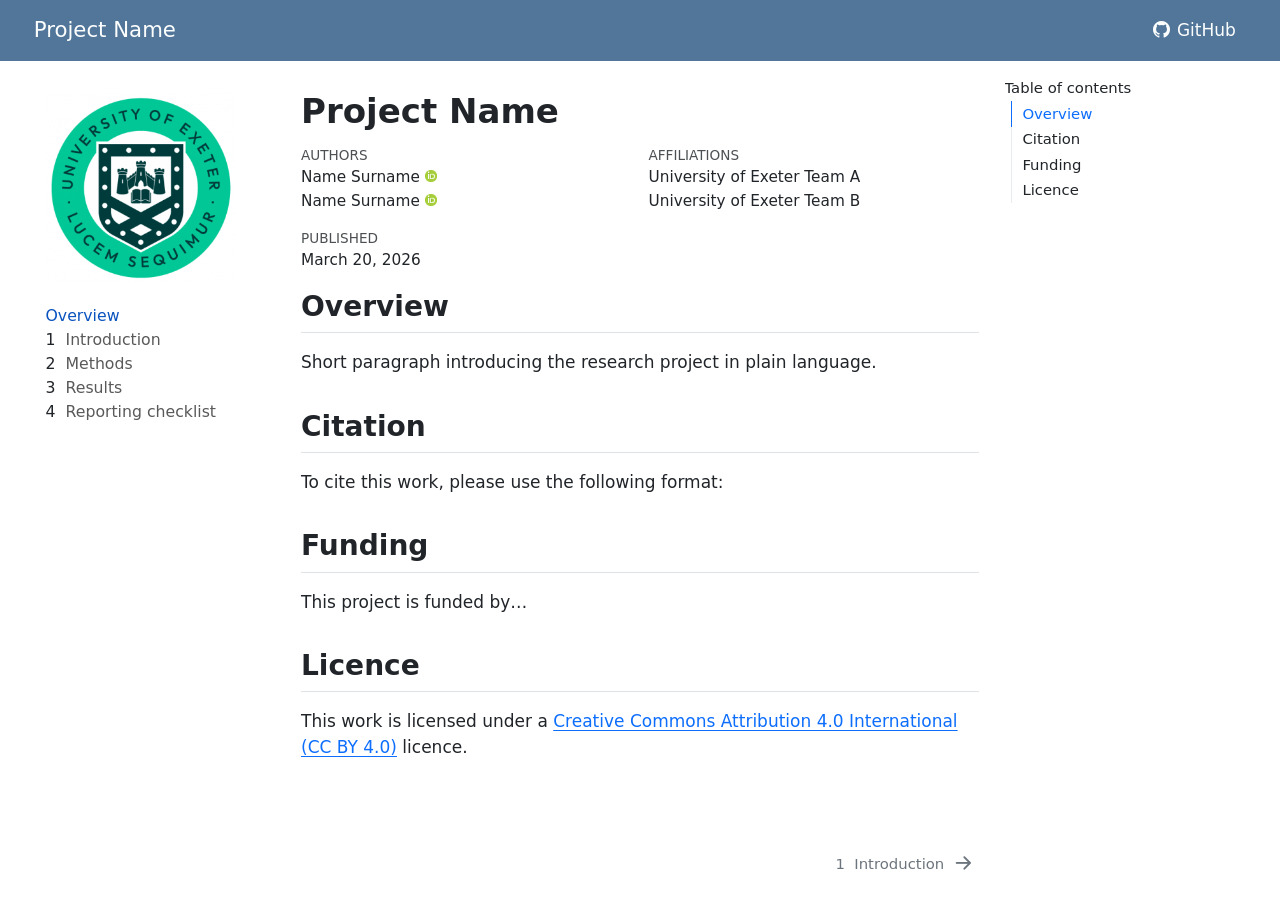
==== index.html @ be4991a6 "Built site for gh-pages" ====
<!DOCTYPE html>
<html xmlns="http://www.w3.org/1999/xhtml" lang="en" xml:lang="en"><head>

<meta charset="utf-8">
<meta name="generator" content="quarto-1.8.23">

<meta name="viewport" content="width=device-width, initial-scale=1.0, user-scalable=yes">

<meta name="author" content="Name Surname">
<meta name="author" content="Name Surname">
<meta name="dcterms.date" content="2026-03-20">

<title>Project Name</title>
<style>
code{white-space: pre-wrap;}
span.smallcaps{font-variant: small-caps;}
div.columns{display: flex; gap: min(4vw, 1.5em);}
div.column{flex: auto; overflow-x: auto;}
div.hanging-indent{margin-left: 1.5em; text-indent: -1.5em;}
ul.task-list{list-style: none;}
ul.task-list li input[type="checkbox"] {
  width: 0.8em;
  margin: 0 0.8em 0.2em -1em; /* quarto-specific, see https://github.com/quarto-dev/quarto-cli/issues/4556 */ 
  vertical-align: middle;
}
</style>


<script src="site_libs/quarto-nav/quarto-nav.js"></script>
<script src="site_libs/quarto-nav/headroom.min.js"></script>
<script src="site_libs/clipboard/clipboard.min.js"></script>
<script src="site_libs/quarto-search/autocomplete.umd.js"></script>
<script src="site_libs/quarto-search/fuse.min.js"></script>
<script src="site_libs/quarto-search/quarto-search.js"></script>
<meta name="quarto:offset" content="./">
<link href="./introduction.html" rel="next">
<link href="./images/exeter.png" rel="icon" type="image/png">
<script src="site_libs/quarto-html/quarto.js" type="module"></script>
<script src="site_libs/quarto-html/tabsets/tabsets.js" type="module"></script>
<script src="site_libs/quarto-html/axe/axe-check.js" type="module"></script>
<script src="site_libs/quarto-html/popper.min.js"></script>
<script src="site_libs/quarto-html/tippy.umd.min.js"></script>
<script src="site_libs/quarto-html/anchor.min.js"></script>
<link href="site_libs/quarto-html/tippy.css" rel="stylesheet">
<link href="site_libs/quarto-html/quarto-syntax-highlighting-1fe81d0376b2c50856e68e651e390326.css" rel="stylesheet" id="quarto-text-highlighting-styles">
<script src="site_libs/bootstrap/bootstrap.min.js"></script>
<link href="site_libs/bootstrap/bootstrap-icons.css" rel="stylesheet">
<link href="site_libs/bootstrap/bootstrap-d99236d558c9bce9ef1a96b7c5275b1a.min.css" rel="stylesheet" append-hash="true" id="quarto-bootstrap" data-mode="light">
<script id="quarto-search-options" type="application/json">{
  "location": "navbar",
  "copy-button": false,
  "collapse-after": 3,
  "panel-placement": "end",
  "type": "overlay",
  "limit": 50,
  "keyboard-shortcut": [
    "f",
    "/",
    "s"
  ],
  "show-item-context": false,
  "language": {
    "search-no-results-text": "No results",
    "search-matching-documents-text": "matching documents",
    "search-copy-link-title": "Copy link to search",
    "search-hide-matches-text": "Hide additional matches",
    "search-more-match-text": "more match in this document",
    "search-more-matches-text": "more matches in this document",
    "search-clear-button-title": "Clear",
    "search-text-placeholder": "",
    "search-detached-cancel-button-title": "Cancel",
    "search-submit-button-title": "Submit",
    "search-label": "Search"
  }
}</script>


</head>

<body class="nav-sidebar floating nav-fixed quarto-light">

<div id="quarto-search-results"></div>
  <header id="quarto-header" class="headroom fixed-top">
    <nav class="navbar navbar-expand-lg " data-bs-theme="dark">
      <div class="navbar-container container-fluid">
      <div class="navbar-brand-container mx-auto">
    <a href="./index.html" class="navbar-brand navbar-brand-logo">
    </a>
    <a class="navbar-brand" href="./index.html">
    <span class="navbar-title">Project Name</span>
    </a>
  </div>
            <div id="quarto-search" class="" title="Search"></div>
          <button class="navbar-toggler" type="button" data-bs-toggle="collapse" data-bs-target="#navbarCollapse" aria-controls="navbarCollapse" role="menu" aria-expanded="false" aria-label="Toggle navigation" onclick="if (window.quartoToggleHeadroom) { window.quartoToggleHeadroom(); }">
  <span class="navbar-toggler-icon"></span>
</button>
          <div class="collapse navbar-collapse" id="navbarCollapse">
            <ul class="navbar-nav navbar-nav-scroll ms-auto">
  <li class="nav-item">
    <a class="nav-link" href="https://github.com/pythonhealthdatascience/quarto-template/"> <i class="bi bi-github" role="img">
</i> 
<span class="menu-text">GitHub</span></a>
  </li>  
</ul>
          </div> <!-- /navcollapse -->
            <div class="quarto-navbar-tools">
</div>
      </div> <!-- /container-fluid -->
    </nav>
  <nav class="quarto-secondary-nav">
    <div class="container-fluid d-flex">
      <button type="button" class="quarto-btn-toggle btn" data-bs-toggle="collapse" role="button" data-bs-target=".quarto-sidebar-collapse-item" aria-controls="quarto-sidebar" aria-expanded="false" aria-label="Toggle sidebar navigation" onclick="if (window.quartoToggleHeadroom) { window.quartoToggleHeadroom(); }">
        <i class="bi bi-layout-text-sidebar-reverse"></i>
      </button>
        <nav class="quarto-page-breadcrumbs" aria-label="breadcrumb"><ol class="breadcrumb"><li class="breadcrumb-item"><a href="./index.html">Overview</a></li></ol></nav>
        <a class="flex-grow-1" role="navigation" data-bs-toggle="collapse" data-bs-target=".quarto-sidebar-collapse-item" aria-controls="quarto-sidebar" aria-expanded="false" aria-label="Toggle sidebar navigation" onclick="if (window.quartoToggleHeadroom) { window.quartoToggleHeadroom(); }">      
        </a>
    </div>
  </nav>
</header>
<!-- content -->
<div id="quarto-content" class="quarto-container page-columns page-rows-contents page-layout-article page-navbar">
<!-- sidebar -->
  <nav id="quarto-sidebar" class="sidebar collapse collapse-horizontal quarto-sidebar-collapse-item sidebar-navigation floating overflow-auto">
    <div class="pt-lg-2 mt-2 text-left sidebar-header sidebar-header-stacked">
      <a href="./index.html" class="sidebar-logo-link">
      <img src="./images/exeter.png" alt="" class="sidebar-logo light-content py-0 d-lg-inline d-none">
      <img src="./images/exeter.png" alt="" class="sidebar-logo dark-content py-0 d-lg-inline d-none">
      </a>
      </div>
    <div class="sidebar-menu-container"> 
    <ul class="list-unstyled mt-1">
        <li class="sidebar-item">
  <div class="sidebar-item-container"> 
  <a href="./index.html" class="sidebar-item-text sidebar-link active">
 <span class="menu-text">Overview</span></a>
  </div>
</li>
        <li class="sidebar-item">
  <div class="sidebar-item-container"> 
  <a href="./introduction.html" class="sidebar-item-text sidebar-link">
 <span class="menu-text"><span class="chapter-number">1</span>&nbsp; <span class="chapter-title">Introduction</span></span></a>
  </div>
</li>
        <li class="sidebar-item">
  <div class="sidebar-item-container"> 
  <a href="./methods.html" class="sidebar-item-text sidebar-link">
 <span class="menu-text"><span class="chapter-number">2</span>&nbsp; <span class="chapter-title">Methods</span></span></a>
  </div>
</li>
        <li class="sidebar-item">
  <div class="sidebar-item-container"> 
  <a href="./results.html" class="sidebar-item-text sidebar-link">
 <span class="menu-text"><span class="chapter-number">3</span>&nbsp; <span class="chapter-title">Results</span></span></a>
  </div>
</li>
        <li class="sidebar-item">
  <div class="sidebar-item-container"> 
  <a href="./reporting_checklist.html" class="sidebar-item-text sidebar-link">
 <span class="menu-text"><span class="chapter-number">4</span>&nbsp; <span class="chapter-title">Reporting checklist</span></span></a>
  </div>
</li>
    </ul>
    </div>
</nav>
<div id="quarto-sidebar-glass" class="quarto-sidebar-collapse-item" data-bs-toggle="collapse" data-bs-target=".quarto-sidebar-collapse-item"></div>
<!-- margin-sidebar -->
    <div id="quarto-margin-sidebar" class="sidebar margin-sidebar">
        <nav id="TOC" role="doc-toc" class="toc-active">
    <h2 id="toc-title">Table of contents</h2>
   
  <ul>
  <li><a href="#overview" id="toc-overview" class="nav-link active" data-scroll-target="#overview">Overview</a></li>
  <li><a href="#citation" id="toc-citation" class="nav-link" data-scroll-target="#citation">Citation</a></li>
  <li><a href="#funding" id="toc-funding" class="nav-link" data-scroll-target="#funding">Funding</a></li>
  <li><a href="#licence" id="toc-licence" class="nav-link" data-scroll-target="#licence">Licence</a></li>
  </ul>
</nav>
    </div>
<!-- main -->
<main class="content" id="quarto-document-content">

<header id="title-block-header" class="quarto-title-block default">
<div class="quarto-title">
<h1 class="title">Project Name</h1>
</div>


<div class="quarto-title-meta-author">
  <div class="quarto-title-meta-heading">Authors</div>
  <div class="quarto-title-meta-heading">Affiliations</div>
  
    <div class="quarto-title-meta-contents">
    <p class="author">Name Surname <a href="https://orcid.org/0000-0000-0000" class="quarto-title-author-orcid"> <img src="[data-uri]"></a></p>
  </div>
  <div class="quarto-title-meta-contents">
        <p class="affiliation">
            University of Exeter Team A
          </p>
      </div>
    <div class="quarto-title-meta-contents">
    <p class="author">Name Surname <a href="https://orcid.org/0000-0000-0000" class="quarto-title-author-orcid"> <img src="[data-uri]"></a></p>
  </div>
  <div class="quarto-title-meta-contents">
        <p class="affiliation">
            University of Exeter Team B
          </p>
      </div>
  </div>

<div class="quarto-title-meta">

      
    <div>
    <div class="quarto-title-meta-heading">Published</div>
    <div class="quarto-title-meta-contents">
      <p class="date">March 20, 2026</p>
    </div>
  </div>
  
    
  </div>
  


</header>


<section id="overview" class="level2 unnumbered">
<h2 class="unnumbered anchored" data-anchor-id="overview">Overview</h2>
<p>Short paragraph introducing the research project in plain language.</p>
</section>
<section id="citation" class="level2">
<h2 class="anchored" data-anchor-id="citation">Citation</h2>
<p>To cite this work, please use the following format:</p>
</section>
<section id="funding" class="level2">
<h2 class="anchored" data-anchor-id="funding">Funding</h2>
<p>This project is funded by…</p>
</section>
<section id="licence" class="level2">
<h2 class="anchored" data-anchor-id="licence">Licence</h2>
<p>This work is licensed under a <a href="LICENSE">Creative Commons Attribution 4.0 International (CC BY 4.0)</a> licence.</p>


</section>

</main> <!-- /main -->
<script id="quarto-html-after-body" type="application/javascript">
  window.document.addEventListener("DOMContentLoaded", function (event) {
    const icon = "";
    const anchorJS = new window.AnchorJS();
    anchorJS.options = {
      placement: 'right',
      icon: icon
    };
    anchorJS.add('.anchored');
    const isCodeAnnotation = (el) => {
      for (const clz of el.classList) {
        if (clz.startsWith('code-annotation-')) {                     
          return true;
        }
      }
      return false;
    }
    const onCopySuccess = function(e) {
      // button target
      const button = e.trigger;
      // don't keep focus
      button.blur();
      // flash "checked"
      button.classList.add('code-copy-button-checked');
      var currentTitle = button.getAttribute("title");
      button.setAttribute("title", "Copied!");
      let tooltip;
      if (window.bootstrap) {
        button.setAttribute("data-bs-toggle", "tooltip");
        button.setAttribute("data-bs-placement", "left");
        button.setAttribute("data-bs-title", "Copied!");
        tooltip = new bootstrap.Tooltip(button, 
          { trigger: "manual", 
            customClass: "code-copy-button-tooltip",
            offset: [0, -8]});
        tooltip.show();    
      }
      setTimeout(function() {
        if (tooltip) {
          tooltip.hide();
          button.removeAttribute("data-bs-title");
          button.removeAttribute("data-bs-toggle");
          button.removeAttribute("data-bs-placement");
        }
        button.setAttribute("title", currentTitle);
        button.classList.remove('code-copy-button-checked');
      }, 1000);
      // clear code selection
      e.clearSelection();
    }
    const getTextToCopy = function(trigger) {
      const outerScaffold = trigger.parentElement.cloneNode(true);
      const codeEl = outerScaffold.querySelector('code');
      for (const childEl of codeEl.children) {
        if (isCodeAnnotation(childEl)) {
          childEl.remove();
        }
      }
      return codeEl.innerText;
    }
    const clipboard = new window.ClipboardJS('.code-copy-button:not([data-in-quarto-modal])', {
      text: getTextToCopy
    });
    clipboard.on('success', onCopySuccess);
    if (window.document.getElementById('quarto-embedded-source-code-modal')) {
      const clipboardModal = new window.ClipboardJS('.code-copy-button[data-in-quarto-modal]', {
        text: getTextToCopy,
        container: window.document.getElementById('quarto-embedded-source-code-modal')
      });
      clipboardModal.on('success', onCopySuccess);
    }
      var localhostRegex = new RegExp(/^(?:http|https):\/\/localhost\:?[0-9]*\//);
      var mailtoRegex = new RegExp(/^mailto:/);
        var filterRegex = new RegExp('/' + window.location.host + '/');
      var isInternal = (href) => {
          return filterRegex.test(href) || localhostRegex.test(href) || mailtoRegex.test(href);
      }
      // Inspect non-navigation links and adorn them if external
     var links = window.document.querySelectorAll('a[href]:not(.nav-link):not(.navbar-brand):not(.toc-action):not(.sidebar-link):not(.sidebar-item-toggle):not(.pagination-link):not(.no-external):not([aria-hidden]):not(.dropdown-item):not(.quarto-navigation-tool):not(.about-link)');
      for (var i=0; i<links.length; i++) {
        const link = links[i];
        if (!isInternal(link.href)) {
          // undo the damage that might have been done by quarto-nav.js in the case of
          // links that we want to consider external
          if (link.dataset.originalHref !== undefined) {
            link.href = link.dataset.originalHref;
          }
        }
      }
    function tippyHover(el, contentFn, onTriggerFn, onUntriggerFn) {
      const config = {
        allowHTML: true,
        maxWidth: 500,
        delay: 100,
        arrow: false,
        appendTo: function(el) {
            return el.parentElement;
        },
        interactive: true,
        interactiveBorder: 10,
        theme: 'quarto',
        placement: 'bottom-start',
      };
      if (contentFn) {
        config.content = contentFn;
      }
      if (onTriggerFn) {
        config.onTrigger = onTriggerFn;
      }
      if (onUntriggerFn) {
        config.onUntrigger = onUntriggerFn;
      }
      window.tippy(el, config); 
    }
    const noterefs = window.document.querySelectorAll('a[role="doc-noteref"]');
    for (var i=0; i<noterefs.length; i++) {
      const ref = noterefs[i];
      tippyHover(ref, function() {
        // use id or data attribute instead here
        let href = ref.getAttribute('data-footnote-href') || ref.getAttribute('href');
        try { href = new URL(href).hash; } catch {}
        const id = href.replace(/^#\/?/, "");
        const note = window.document.getElementById(id);
        if (note) {
          return note.innerHTML;
        } else {
          return "";
        }
      });
    }
    const xrefs = window.document.querySelectorAll('a.quarto-xref');
    const processXRef = (id, note) => {
      // Strip column container classes
      const stripColumnClz = (el) => {
        el.classList.remove("page-full", "page-columns");
        if (el.children) {
          for (const child of el.children) {
            stripColumnClz(child);
          }
        }
      }
      stripColumnClz(note)
      if (id === null || id.startsWith('sec-')) {
        // Special case sections, only their first couple elements
        const container = document.createElement("div");
        if (note.children && note.children.length > 2) {
          container.appendChild(note.children[0].cloneNode(true));
          for (let i = 1; i < note.children.length; i++) {
            const child = note.children[i];
            if (child.tagName === "P" && child.innerText === "") {
              continue;
            } else {
              container.appendChild(child.cloneNode(true));
              break;
            }
          }
          if (window.Quarto?.typesetMath) {
            window.Quarto.typesetMath(container);
          }
          return container.innerHTML
        } else {
          if (window.Quarto?.typesetMath) {
            window.Quarto.typesetMath(note);
          }
          return note.innerHTML;
        }
      } else {
        // Remove any anchor links if they are present
        const anchorLink = note.querySelector('a.anchorjs-link');
        if (anchorLink) {
          anchorLink.remove();
        }
        if (window.Quarto?.typesetMath) {
          window.Quarto.typesetMath(note);
        }
        if (note.classList.contains("callout")) {
          return note.outerHTML;
        } else {
          return note.innerHTML;
        }
      }
    }
    for (var i=0; i<xrefs.length; i++) {
      const xref = xrefs[i];
      tippyHover(xref, undefined, function(instance) {
        instance.disable();
        let url = xref.getAttribute('href');
        let hash = undefined; 
        if (url.startsWith('#')) {
          hash = url;
        } else {
          try { hash = new URL(url).hash; } catch {}
        }
        if (hash) {
          const id = hash.replace(/^#\/?/, "");
          const note = window.document.getElementById(id);
          if (note !== null) {
            try {
              const html = processXRef(id, note.cloneNode(true));
              instance.setContent(html);
            } finally {
              instance.enable();
              instance.show();
            }
          } else {
            // See if we can fetch this
            fetch(url.split('#')[0])
            .then(res => res.text())
            .then(html => {
              const parser = new DOMParser();
              const htmlDoc = parser.parseFromString(html, "text/html");
              const note = htmlDoc.getElementById(id);
              if (note !== null) {
                const html = processXRef(id, note);
                instance.setContent(html);
              } 
            }).finally(() => {
              instance.enable();
              instance.show();
            });
          }
        } else {
          // See if we can fetch a full url (with no hash to target)
          // This is a special case and we should probably do some content thinning / targeting
          fetch(url)
          .then(res => res.text())
          .then(html => {
            const parser = new DOMParser();
            const htmlDoc = parser.parseFromString(html, "text/html");
            const note = htmlDoc.querySelector('main.content');
            if (note !== null) {
              // This should only happen for chapter cross references
              // (since there is no id in the URL)
              // remove the first header
              if (note.children.length > 0 && note.children[0].tagName === "HEADER") {
                note.children[0].remove();
              }
              const html = processXRef(null, note);
              instance.setContent(html);
            } 
          }).finally(() => {
            instance.enable();
            instance.show();
          });
        }
      }, function(instance) {
      });
    }
        let selectedAnnoteEl;
        const selectorForAnnotation = ( cell, annotation) => {
          let cellAttr = 'data-code-cell="' + cell + '"';
          let lineAttr = 'data-code-annotation="' +  annotation + '"';
          const selector = 'span[' + cellAttr + '][' + lineAttr + ']';
          return selector;
        }
        const selectCodeLines = (annoteEl) => {
          const doc = window.document;
          const targetCell = annoteEl.getAttribute("data-target-cell");
          const targetAnnotation = annoteEl.getAttribute("data-target-annotation");
          const annoteSpan = window.document.querySelector(selectorForAnnotation(targetCell, targetAnnotation));
          const lines = annoteSpan.getAttribute("data-code-lines").split(",");
          const lineIds = lines.map((line) => {
            return targetCell + "-" + line;
          })
          let top = null;
          let height = null;
          let parent = null;
          if (lineIds.length > 0) {
              //compute the position of the single el (top and bottom and make a div)
              const el = window.document.getElementById(lineIds[0]);
              top = el.offsetTop;
              height = el.offsetHeight;
              parent = el.parentElement.parentElement;
            if (lineIds.length > 1) {
              const lastEl = window.document.getElementById(lineIds[lineIds.length - 1]);
              const bottom = lastEl.offsetTop + lastEl.offsetHeight;
              height = bottom - top;
            }
            if (top !== null && height !== null && parent !== null) {
              // cook up a div (if necessary) and position it 
              let div = window.document.getElementById("code-annotation-line-highlight");
              if (div === null) {
                div = window.document.createElement("div");
                div.setAttribute("id", "code-annotation-line-highlight");
                div.style.position = 'absolute';
                parent.appendChild(div);
              }
              div.style.top = top - 2 + "px";
              div.style.height = height + 4 + "px";
              div.style.left = 0;
              let gutterDiv = window.document.getElementById("code-annotation-line-highlight-gutter");
              if (gutterDiv === null) {
                gutterDiv = window.document.createElement("div");
                gutterDiv.setAttribute("id", "code-annotation-line-highlight-gutter");
                gutterDiv.style.position = 'absolute';
                const codeCell = window.document.getElementById(targetCell);
                const gutter = codeCell.querySelector('.code-annotation-gutter');
                gutter.appendChild(gutterDiv);
              }
              gutterDiv.style.top = top - 2 + "px";
              gutterDiv.style.height = height + 4 + "px";
            }
            selectedAnnoteEl = annoteEl;
          }
        };
        const unselectCodeLines = () => {
          const elementsIds = ["code-annotation-line-highlight", "code-annotation-line-highlight-gutter"];
          elementsIds.forEach((elId) => {
            const div = window.document.getElementById(elId);
            if (div) {
              div.remove();
            }
          });
          selectedAnnoteEl = undefined;
        };
          // Handle positioning of the toggle
      window.addEventListener(
        "resize",
        throttle(() => {
          elRect = undefined;
          if (selectedAnnoteEl) {
            selectCodeLines(selectedAnnoteEl);
          }
        }, 10)
      );
      function throttle(fn, ms) {
      let throttle = false;
      let timer;
        return (...args) => {
          if(!throttle) { // first call gets through
              fn.apply(this, args);
              throttle = true;
          } else { // all the others get throttled
              if(timer) clearTimeout(timer); // cancel #2
              timer = setTimeout(() => {
                fn.apply(this, args);
                timer = throttle = false;
              }, ms);
          }
        };
      }
        // Attach click handler to the DT
        const annoteDls = window.document.querySelectorAll('dt[data-target-cell]');
        for (const annoteDlNode of annoteDls) {
          annoteDlNode.addEventListener('click', (event) => {
            const clickedEl = event.target;
            if (clickedEl !== selectedAnnoteEl) {
              unselectCodeLines();
              const activeEl = window.document.querySelector('dt[data-target-cell].code-annotation-active');
              if (activeEl) {
                activeEl.classList.remove('code-annotation-active');
              }
              selectCodeLines(clickedEl);
              clickedEl.classList.add('code-annotation-active');
            } else {
              // Unselect the line
              unselectCodeLines();
              clickedEl.classList.remove('code-annotation-active');
            }
          });
        }
    const findCites = (el) => {
      const parentEl = el.parentElement;
      if (parentEl) {
        const cites = parentEl.dataset.cites;
        if (cites) {
          return {
            el,
            cites: cites.split(' ')
          };
        } else {
          return findCites(el.parentElement)
        }
      } else {
        return undefined;
      }
    };
    var bibliorefs = window.document.querySelectorAll('a[role="doc-biblioref"]');
    for (var i=0; i<bibliorefs.length; i++) {
      const ref = bibliorefs[i];
      const citeInfo = findCites(ref);
      if (citeInfo) {
        tippyHover(citeInfo.el, function() {
          var popup = window.document.createElement('div');
          citeInfo.cites.forEach(function(cite) {
            var citeDiv = window.document.createElement('div');
            citeDiv.classList.add('hanging-indent');
            citeDiv.classList.add('csl-entry');
            var biblioDiv = window.document.getElementById('ref-' + cite);
            if (biblioDiv) {
              citeDiv.innerHTML = biblioDiv.innerHTML;
            }
            popup.appendChild(citeDiv);
          });
          return popup.innerHTML;
        });
      }
    }
  });
  </script>
<nav class="page-navigation">
  <div class="nav-page nav-page-previous">
  </div>
  <div class="nav-page nav-page-next">
      <a href="./introduction.html" class="pagination-link" aria-label="Introduction">
        <span class="nav-page-text"><span class="chapter-number">1</span>&nbsp; <span class="chapter-title">Introduction</span></span> <i class="bi bi-arrow-right-short"></i>
      </a>
  </div>
</nav>
</div> <!-- /content -->




</body></html>
---- site_libs/quarto-html/tippy.css ----
.tippy-box[data-animation=fade][data-state=hidden]{opacity:0}[data-tippy-root]{max-width:calc(100vw - 10px)}.tippy-box{position:relative;background-color:#333;color:#fff;border-radius:4px;font-size:14px;line-height:1.4;white-space:normal;outline:0;transition-property:transform,visibility,opacity}.tippy-box[data-placement^=top]>.tippy-arrow{bottom:0}.tippy-box[data-placement^=top]>.tippy-arrow:before{bottom:-7px;left:0;border-width:8px 8px 0;border-top-color:initial;transform-origin:center top}.tippy-box[data-placement^=bottom]>.tippy-arrow{top:0}.tippy-box[data-placement^=bottom]>.tippy-arrow:before{top:-7px;left:0;border-width:0 8px 8px;border-bottom-color:initial;transform-origin:center bottom}.tippy-box[data-placement^=left]>.tippy-arrow{right:0}.tippy-box[data-placement^=left]>.tippy-arrow:before{border-width:8px 0 8px 8px;border-left-color:initial;right:-7px;transform-origin:center left}.tippy-box[data-placement^=right]>.tippy-arrow{left:0}.tippy-box[data-placement^=right]>.tippy-arrow:before{left:-7px;border-width:8px 8px 8px 0;border-right-color:initial;transform-origin:center right}.tippy-box[data-inertia][data-state=visible]{transition-timing-function:cubic-bezier(.54,1.5,.38,1.11)}.tippy-arrow{width:16px;height:16px;color:#333}.tippy-arrow:before{content:"";position:absolute;border-color:transparent;border-style:solid}.tippy-content{position:relative;padding:5px 9px;z-index:1}
---- site_libs/quarto-html/quarto-syntax-highlighting-1fe81d0376b2c50856e68e651e390326.css ----
/* quarto syntax highlight colors */
:root {
  --quarto-hl-ot-color: #003B4F;
  --quarto-hl-at-color: #657422;
  --quarto-hl-ss-color: #20794D;
  --quarto-hl-an-color: #5E5E5E;
  --quarto-hl-fu-color: #4758AB;
  --quarto-hl-st-color: #20794D;
  --quarto-hl-cf-color: #003B4F;
  --quarto-hl-op-color: #5E5E5E;
  --quarto-hl-er-color: #AD0000;
  --quarto-hl-bn-color: #AD0000;
  --quarto-hl-al-color: #AD0000;
  --quarto-hl-va-color: #111111;
  --quarto-hl-bu-color: inherit;
  --quarto-hl-ex-color: inherit;
  --quarto-hl-pp-color: #AD0000;
  --quarto-hl-in-color: #5E5E5E;
  --quarto-hl-vs-color: #20794D;
  --quarto-hl-wa-color: #5E5E5E;
  --quarto-hl-do-color: #5E5E5E;
  --quarto-hl-im-color: #00769E;
  --quarto-hl-ch-color: #20794D;
  --quarto-hl-dt-color: #AD0000;
  --quarto-hl-fl-color: #AD0000;
  --quarto-hl-co-color: #5E5E5E;
  --quarto-hl-cv-color: #5E5E5E;
  --quarto-hl-cn-color: #8f5902;
  --quarto-hl-sc-color: #5E5E5E;
  --quarto-hl-dv-color: #AD0000;
  --quarto-hl-kw-color: #003B4F;
}

/* other quarto variables */
:root {
  --quarto-font-monospace: SFMono-Regular, Menlo, Monaco, Consolas, "Liberation Mono", "Courier New", monospace;
}

/* syntax highlight based on Pandoc's rules */
pre > code.sourceCode > span {
  color: #003B4F;
}

code.sourceCode > span {
  color: #003B4F;
}

div.sourceCode,
div.sourceCode pre.sourceCode {
  color: #003B4F;
}

/* Normal */
code span {
  color: #003B4F;
}

/* Alert */
code span.al {
  color: #AD0000;
  font-style: inherit;
}

/* Annotation */
code span.an {
  color: #5E5E5E;
  font-style: inherit;
}

/* Attribute */
code span.at {
  color: #657422;
  font-style: inherit;
}

/* BaseN */
code span.bn {
  color: #AD0000;
  font-style: inherit;
}

/* BuiltIn */
code span.bu {
  font-style: inherit;
}

/* ControlFlow */
code span.cf {
  color: #003B4F;
  font-weight: bold;
  font-style: inherit;
}

/* Char */
code span.ch {
  color: #20794D;
  font-style: inherit;
}

/* Constant */
code span.cn {
  color: #8f5902;
  font-style: inherit;
}

/* Comment */
code span.co {
  color: #5E5E5E;
  font-style: inherit;
}

/* CommentVar */
code span.cv {
  color: #5E5E5E;
  font-style: italic;
}

/* Documentation */
code span.do {
  color: #5E5E5E;
  font-style: italic;
}

/* DataType */
code span.dt {
  color: #AD0000;
  font-style: inherit;
}

/* DecVal */
code span.dv {
  color: #AD0000;
  font-style: inherit;
}

/* Error */
code span.er {
  color: #AD0000;
  font-style: inherit;
}

/* Extension */
code span.ex {
  font-style: inherit;
}

/* Float */
code span.fl {
  color: #AD0000;
  font-style: inherit;
}

/* Function */
code span.fu {
  color: #4758AB;
  font-style: inherit;
}

/* Import */
code span.im {
  color: #00769E;
  font-style: inherit;
}

/* Information */
code span.in {
  color: #5E5E5E;
  font-style: inherit;
}

/* Keyword */
code span.kw {
  color: #003B4F;
  font-weight: bold;
  font-style: inherit;
}

/* Operator */
code span.op {
  color: #5E5E5E;
  font-style: inherit;
}

/* Other */
code span.ot {
  color: #003B4F;
  font-style: inherit;
}

/* Preprocessor */
code span.pp {
  color: #AD0000;
  font-style: inherit;
}

/* SpecialChar */
code span.sc {
  color: #5E5E5E;
  font-style: inherit;
}

/* SpecialString */
code span.ss {
  color: #20794D;
  font-style: inherit;
}

/* String */
code span.st {
  color: #20794D;
  font-style: inherit;
}

/* Variable */
code span.va {
  color: #111111;
  font-style: inherit;
}

/* VerbatimString */
code span.vs {
  color: #20794D;
  font-style: inherit;
}

/* Warning */
code span.wa {
  color: #5E5E5E;
  font-style: italic;
}

.prevent-inlining {
  content: "</";
}

/*# sourceMappingURL=0962dd5d778b71b9c38e7b9c80c0f202.css.map */
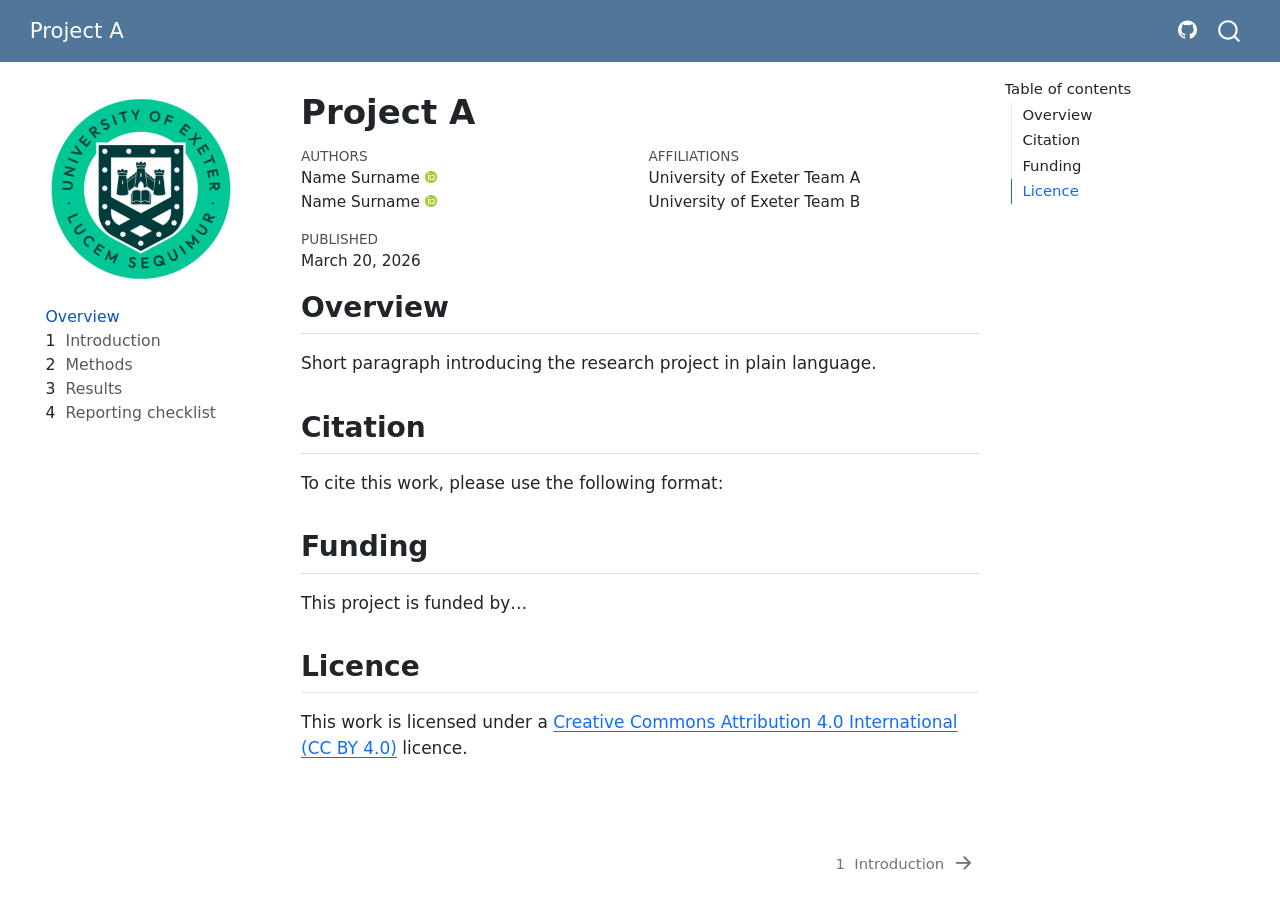
==== commit 41aa52f1: "Built site for gh-pages" ====
--- a/index.html
+++ b/index.html
@@ -2,7 +2,7 @@
 <html xmlns="http://www.w3.org/1999/xhtml" lang="en" xml:lang="en"><head>
 
 <meta charset="utf-8">
-<meta name="generator" content="quarto-1.8.23">
+<meta name="generator" content="quarto-1.9.36">
 
 <meta name="viewport" content="width=device-width, initial-scale=1.0, user-scalable=yes">
 
@@ -10,8 +10,11 @@
 <meta name="author" content="Name Surname">
 <meta name="dcterms.date" content="2026-03-20">
 
-<title>Project Name</title>
+<title>Project A</title>
 <style>
+/* Default styles provided by pandoc.
+** See https://pandoc.org/MANUAL.html#variables-for-html for config info.
+*/
 code{white-space: pre-wrap;}
 span.smallcaps{font-variant: small-caps;}
 div.columns{display: flex; gap: min(4vw, 1.5em);}
@@ -37,15 +40,14 @@
 <link href="./images/exeter.png" rel="icon" type="image/png">
 <script src="site_libs/quarto-html/quarto.js" type="module"></script>
 <script src="site_libs/quarto-html/tabsets/tabsets.js" type="module"></script>
-<script src="site_libs/quarto-html/axe/axe-check.js" type="module"></script>
 <script src="site_libs/quarto-html/popper.min.js"></script>
 <script src="site_libs/quarto-html/tippy.umd.min.js"></script>
 <script src="site_libs/quarto-html/anchor.min.js"></script>
 <link href="site_libs/quarto-html/tippy.css" rel="stylesheet">
-<link href="site_libs/quarto-html/quarto-syntax-highlighting-1fe81d0376b2c50856e68e651e390326.css" rel="stylesheet" id="quarto-text-highlighting-styles">
+<link href="site_libs/quarto-html/quarto-syntax-highlighting-845c23b38eaddc0f92fda52bfe77a8c8.css" rel="stylesheet" id="quarto-text-highlighting-styles">
 <script src="site_libs/bootstrap/bootstrap.min.js"></script>
 <link href="site_libs/bootstrap/bootstrap-icons.css" rel="stylesheet">
-<link href="site_libs/bootstrap/bootstrap-d99236d558c9bce9ef1a96b7c5275b1a.min.css" rel="stylesheet" append-hash="true" id="quarto-bootstrap" data-mode="light">
+<link href="site_libs/bootstrap/bootstrap-3c4fc093ee6b90054feb0b31837f97c0.min.css" rel="stylesheet" append-hash="true" id="quarto-bootstrap" data-mode="light">
 <script id="quarto-search-options" type="application/json">{
   "location": "navbar",
   "copy-button": false,
@@ -84,10 +86,8 @@
     <nav class="navbar navbar-expand-lg " data-bs-theme="dark">
       <div class="navbar-container container-fluid">
       <div class="navbar-brand-container mx-auto">
-    <a href="./index.html" class="navbar-brand navbar-brand-logo">
-    </a>
     <a class="navbar-brand" href="./index.html">
-    <span class="navbar-title">Project Name</span>
+    <span class="navbar-title">Project A</span>
     </a>
   </div>
             <div id="quarto-search" class="" title="Search"></div>
@@ -96,10 +96,10 @@
 </button>
           <div class="collapse navbar-collapse" id="navbarCollapse">
             <ul class="navbar-nav navbar-nav-scroll ms-auto">
-  <li class="nav-item">
+  <li class="nav-item compact">
     <a class="nav-link" href="https://github.com/pythonhealthdatascience/quarto-template/"> <i class="bi bi-github" role="img">
 </i> 
-<span class="menu-text">GitHub</span></a>
+<span class="menu-text"></span></a>
   </li>  
 </ul>
           </div> <!-- /navcollapse -->
@@ -182,7 +182,7 @@
 
 <header id="title-block-header" class="quarto-title-block default">
 <div class="quarto-title">
-<h1 class="title">Project Name</h1>
+<h1 class="title">Project A</h1>
 </div>
 
 
--- a/site_libs/quarto-html/quarto-syntax-highlighting-845c23b38eaddc0f92fda52bfe77a8c8.css
+++ b/site_libs/quarto-html/quarto-syntax-highlighting-845c23b38eaddc0f92fda52bfe77a8c8.css
@@ -0,0 +1,236 @@
+/* quarto syntax highlight colors */
+:root {
+  --quarto-hl-ot-color: #003B4F;
+  --quarto-hl-at-color: #657422;
+  --quarto-hl-ss-color: #20794D;
+  --quarto-hl-an-color: #5E5E5E;
+  --quarto-hl-fu-color: #4758AB;
+  --quarto-hl-st-color: #20794D;
+  --quarto-hl-cf-color: #003B4F;
+  --quarto-hl-op-color: #5E5E5E;
+  --quarto-hl-er-color: #AD0000;
+  --quarto-hl-bn-color: #AD0000;
+  --quarto-hl-al-color: #AD0000;
+  --quarto-hl-va-color: #111111;
+  --quarto-hl-bu-color: inherit;
+  --quarto-hl-ex-color: inherit;
+  --quarto-hl-pp-color: #AD0000;
+  --quarto-hl-in-color: #5E5E5E;
+  --quarto-hl-vs-color: #20794D;
+  --quarto-hl-wa-color: #5E5E5E;
+  --quarto-hl-do-color: #5E5E5E;
+  --quarto-hl-im-color: #00769E;
+  --quarto-hl-ch-color: #20794D;
+  --quarto-hl-dt-color: #AD0000;
+  --quarto-hl-fl-color: #AD0000;
+  --quarto-hl-co-color: #5E5E5E;
+  --quarto-hl-cv-color: #5E5E5E;
+  --quarto-hl-cn-color: #8f5902;
+  --quarto-hl-sc-color: #5E5E5E;
+  --quarto-hl-dv-color: #AD0000;
+  --quarto-hl-kw-color: #003B4F;
+}
+
+/* other quarto variables */
+:root {
+  --quarto-font-monospace: SFMono-Regular, Menlo, Monaco, Consolas, "Liberation Mono", "Courier New", monospace;
+}
+
+/* syntax highlight based on Pandoc's rules */
+pre > code.sourceCode > span {
+  color: #003B4F;
+}
+
+code.sourceCode > span {
+  color: #003B4F;
+}
+
+div.sourceCode,
+div.sourceCode pre.sourceCode {
+  color: #003B4F;
+}
+
+/* Normal */
+code span {
+  color: #003B4F;
+}
+
+/* Alert */
+code span.al {
+  color: #AD0000;
+  font-style: inherit;
+}
+
+/* Annotation */
+code span.an {
+  color: #5E5E5E;
+  font-style: inherit;
+}
+
+/* Attribute */
+code span.at {
+  color: #657422;
+  font-style: inherit;
+}
+
+/* BaseN */
+code span.bn {
+  color: #AD0000;
+  font-style: inherit;
+}
+
+/* BuiltIn */
+code span.bu {
+  font-style: inherit;
+}
+
+/* ControlFlow */
+code span.cf {
+  color: #003B4F;
+  font-weight: bold;
+  font-style: inherit;
+}
+
+/* Char */
+code span.ch {
+  color: #20794D;
+  font-style: inherit;
+}
+
+/* Constant */
+code span.cn {
+  color: #8f5902;
+  font-style: inherit;
+}
+
+/* Comment */
+code span.co {
+  color: #5E5E5E;
+  font-style: inherit;
+}
+
+/* CommentVar */
+code span.cv {
+  color: #5E5E5E;
+  font-style: italic;
+}
+
+/* Documentation */
+code span.do {
+  color: #5E5E5E;
+  font-style: italic;
+}
+
+/* DataType */
+code span.dt {
+  color: #AD0000;
+  font-style: inherit;
+}
+
+/* DecVal */
+code span.dv {
+  color: #AD0000;
+  font-style: inherit;
+}
+
+/* Error */
+code span.er {
+  color: #AD0000;
+  font-style: inherit;
+}
+
+/* Extension */
+code span.ex {
+  font-style: inherit;
+}
+
+/* Float */
+code span.fl {
+  color: #AD0000;
+  font-style: inherit;
+}
+
+/* Function */
+code span.fu {
+  color: #4758AB;
+  font-style: inherit;
+}
+
+/* Import */
+code span.im {
+  color: #00769E;
+  font-style: inherit;
+}
+
+/* Information */
+code span.in {
+  color: #5E5E5E;
+  font-style: inherit;
+}
+
+/* Keyword */
+code span.kw {
+  color: #003B4F;
+  font-weight: bold;
+  font-style: inherit;
+}
+
+/* Operator */
+code span.op {
+  color: #5E5E5E;
+  font-style: inherit;
+}
+
+/* Other */
+code span.ot {
+  color: #003B4F;
+  font-style: inherit;
+}
+
+/* Preprocessor */
+code span.pp {
+  color: #AD0000;
+  font-style: inherit;
+}
+
+/* SpecialChar */
+code span.sc {
+  color: #5E5E5E;
+  font-style: inherit;
+}
+
+/* SpecialString */
+code span.ss {
+  color: #20794D;
+  font-style: inherit;
+}
+
+/* String */
+code span.st {
+  color: #20794D;
+  font-style: inherit;
+}
+
+/* Variable */
+code span.va {
+  color: #111111;
+  font-style: inherit;
+}
+
+/* VerbatimString */
+code span.vs {
+  color: #20794D;
+  font-style: inherit;
+}
+
+/* Warning */
+code span.wa {
+  color: #5E5E5E;
+  font-style: italic;
+}
+
+.prevent-inlining {
+  content: "</";
+}
+
+/*# sourceMappingURL=ac89f0bb514bba72461919f78549e31c.css.map */
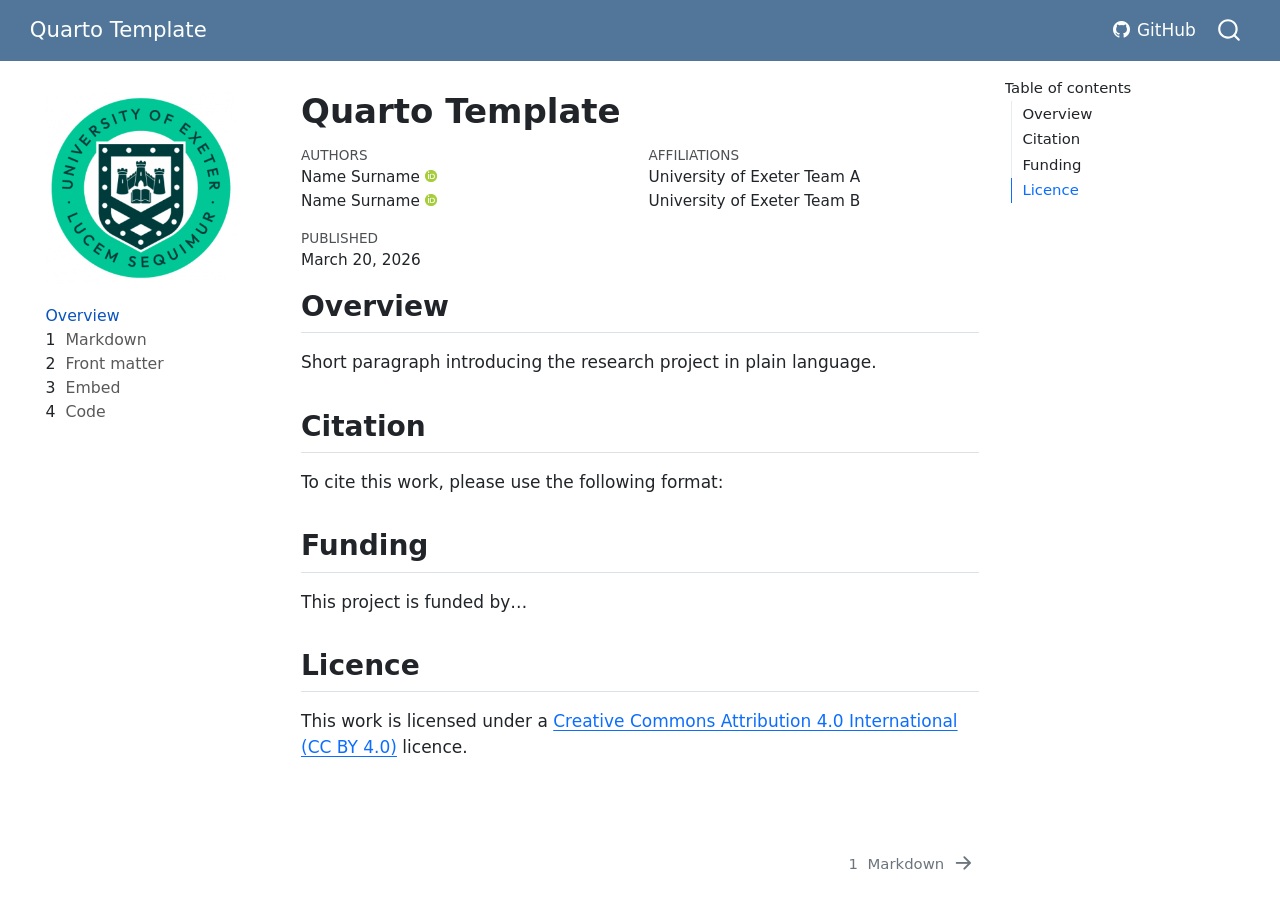
==== commit 7c70ebe8: "Built site for gh-pages" ====
--- a/index.html
+++ b/index.html
@@ -10,7 +10,7 @@
 <meta name="author" content="Name Surname">
 <meta name="dcterms.date" content="2026-03-20">
 
-<title>Project A</title>
+<title>Quarto Template</title>
 <style>
 /* Default styles provided by pandoc.
 ** See https://pandoc.org/MANUAL.html#variables-for-html for config info.
@@ -36,7 +36,7 @@
 <script src="site_libs/quarto-search/fuse.min.js"></script>
 <script src="site_libs/quarto-search/quarto-search.js"></script>
 <meta name="quarto:offset" content="./">
-<link href="./introduction.html" rel="next">
+<link href="./pages/markdown.html" rel="next">
 <link href="./images/exeter.png" rel="icon" type="image/png">
 <script src="site_libs/quarto-html/quarto.js" type="module"></script>
 <script src="site_libs/quarto-html/tabsets/tabsets.js" type="module"></script>
@@ -87,7 +87,7 @@
       <div class="navbar-container container-fluid">
       <div class="navbar-brand-container mx-auto">
     <a class="navbar-brand" href="./index.html">
-    <span class="navbar-title">Project A</span>
+    <span class="navbar-title">Quarto Template</span>
     </a>
   </div>
             <div id="quarto-search" class="" title="Search"></div>
@@ -96,10 +96,10 @@
 </button>
           <div class="collapse navbar-collapse" id="navbarCollapse">
             <ul class="navbar-nav navbar-nav-scroll ms-auto">
-  <li class="nav-item compact">
+  <li class="nav-item">
     <a class="nav-link" href="https://github.com/pythonhealthdatascience/quarto-template/"> <i class="bi bi-github" role="img">
 </i> 
-<span class="menu-text"></span></a>
+<span class="menu-text">GitHub</span></a>
   </li>  
 </ul>
           </div> <!-- /navcollapse -->
@@ -138,26 +138,26 @@
 </li>
         <li class="sidebar-item">
   <div class="sidebar-item-container"> 
-  <a href="./introduction.html" class="sidebar-item-text sidebar-link">
- <span class="menu-text"><span class="chapter-number">1</span>&nbsp; <span class="chapter-title">Introduction</span></span></a>
+  <a href="./pages/markdown.html" class="sidebar-item-text sidebar-link">
+ <span class="menu-text"><span class="chapter-number">1</span>&nbsp; <span class="chapter-title">Markdown</span></span></a>
   </div>
 </li>
         <li class="sidebar-item">
   <div class="sidebar-item-container"> 
-  <a href="./methods.html" class="sidebar-item-text sidebar-link">
- <span class="menu-text"><span class="chapter-number">2</span>&nbsp; <span class="chapter-title">Methods</span></span></a>
+  <a href="./pages/frontmatter.html" class="sidebar-item-text sidebar-link">
+ <span class="menu-text"><span class="chapter-number">2</span>&nbsp; <span class="chapter-title">Front matter</span></span></a>
   </div>
 </li>
         <li class="sidebar-item">
   <div class="sidebar-item-container"> 
-  <a href="./results.html" class="sidebar-item-text sidebar-link">
- <span class="menu-text"><span class="chapter-number">3</span>&nbsp; <span class="chapter-title">Results</span></span></a>
+  <a href="./pages/embed.html" class="sidebar-item-text sidebar-link">
+ <span class="menu-text"><span class="chapter-number">3</span>&nbsp; <span class="chapter-title">Embed</span></span></a>
   </div>
 </li>
         <li class="sidebar-item">
   <div class="sidebar-item-container"> 
-  <a href="./reporting_checklist.html" class="sidebar-item-text sidebar-link">
- <span class="menu-text"><span class="chapter-number">4</span>&nbsp; <span class="chapter-title">Reporting checklist</span></span></a>
+  <a href="./pages/code.html" class="sidebar-item-text sidebar-link">
+ <span class="menu-text"><span class="chapter-number">4</span>&nbsp; <span class="chapter-title">Code</span></span></a>
   </div>
 </li>
     </ul>
@@ -182,7 +182,7 @@
 
 <header id="title-block-header" class="quarto-title-block default">
 <div class="quarto-title">
-<h1 class="title">Project A</h1>
+<h1 class="title">Quarto Template</h1>
 </div>
 
 
@@ -650,8 +650,8 @@
   <div class="nav-page nav-page-previous">
   </div>
   <div class="nav-page nav-page-next">
-      <a href="./introduction.html" class="pagination-link" aria-label="Introduction">
-        <span class="nav-page-text"><span class="chapter-number">1</span>&nbsp; <span class="chapter-title">Introduction</span></span> <i class="bi bi-arrow-right-short"></i>
+      <a href="./pages/markdown.html" class="pagination-link" aria-label="Markdown">
+        <span class="nav-page-text"><span class="chapter-number">1</span>&nbsp; <span class="chapter-title">Markdown</span></span> <i class="bi bi-arrow-right-short"></i>
       </a>
   </div>
 </nav>
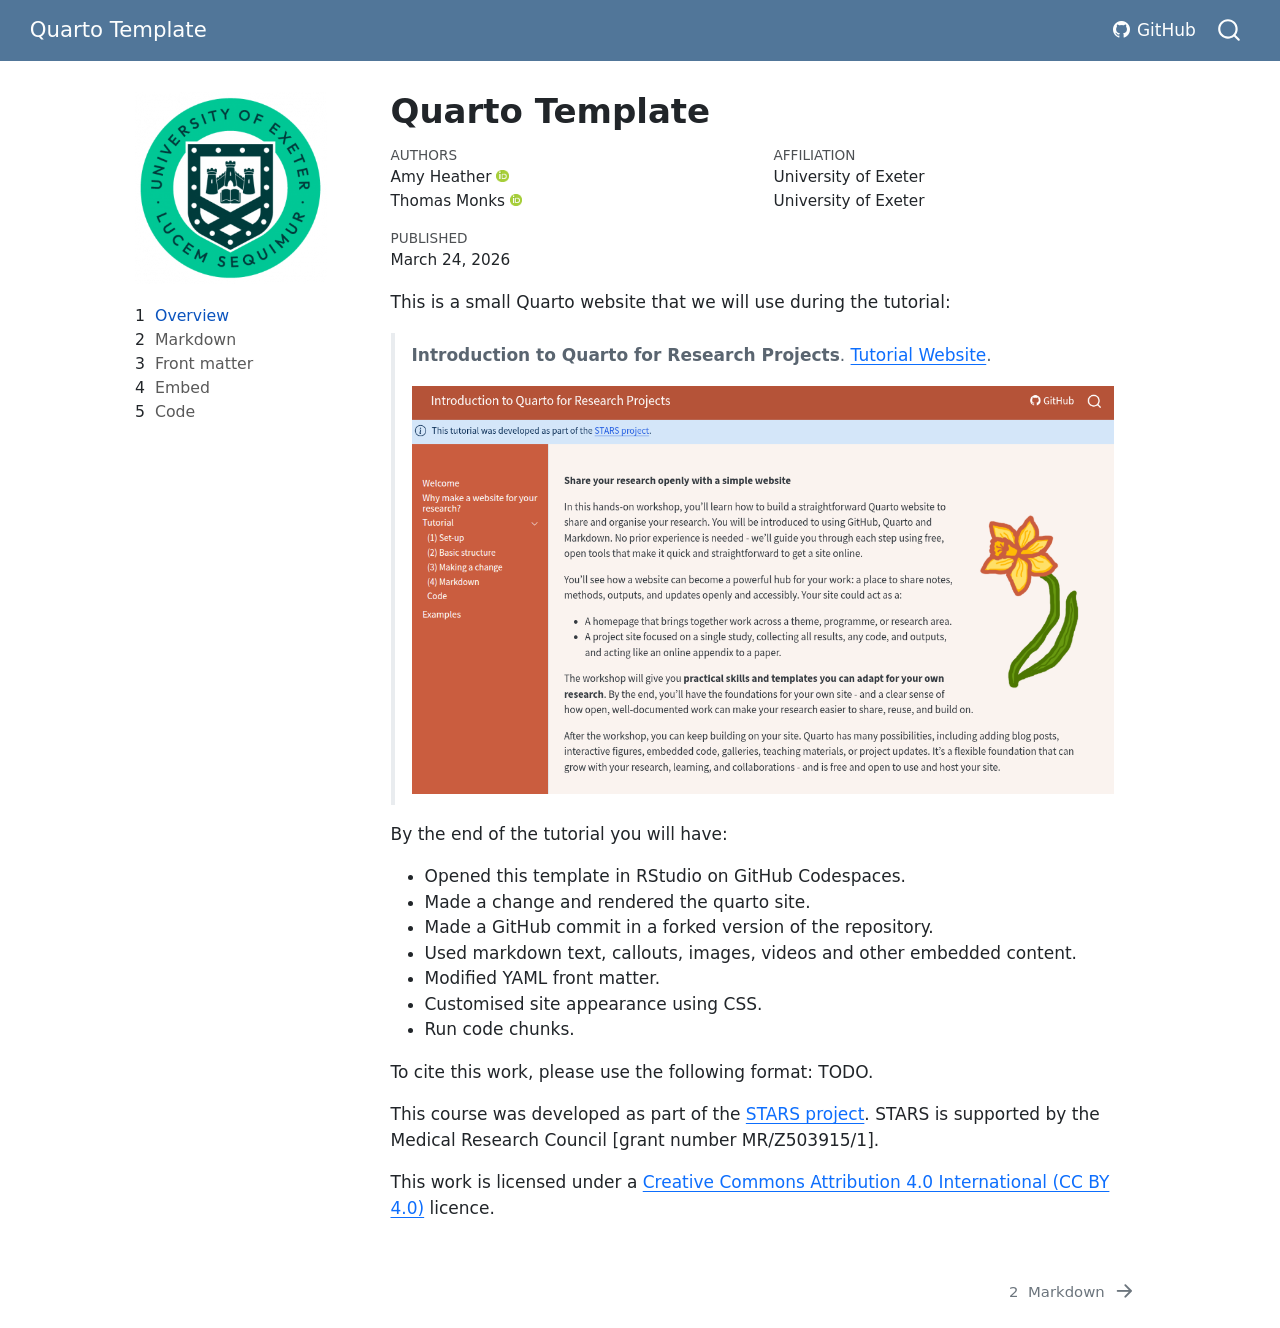
==== commit 9c7d412e: "Built site for gh-pages" ====
--- a/index.html
+++ b/index.html
@@ -6,9 +6,9 @@
 
 <meta name="viewport" content="width=device-width, initial-scale=1.0, user-scalable=yes">
 
-<meta name="author" content="Name Surname">
-<meta name="author" content="Name Surname">
-<meta name="dcterms.date" content="2026-03-20">
+<meta name="author" content="Amy Heather">
+<meta name="author" content="Thomas Monks">
+<meta name="dcterms.date" content="2026-03-24">
 
 <title>Quarto Template</title>
 <style>
@@ -79,7 +79,7 @@
 
 </head>
 
-<body class="nav-sidebar floating nav-fixed quarto-light">
+<body class="nav-sidebar floating nav-fixed fullcontent quarto-light">
 
 <div id="quarto-search-results"></div>
   <header id="quarto-header" class="headroom fixed-top">
@@ -112,7 +112,7 @@
       <button type="button" class="quarto-btn-toggle btn" data-bs-toggle="collapse" role="button" data-bs-target=".quarto-sidebar-collapse-item" aria-controls="quarto-sidebar" aria-expanded="false" aria-label="Toggle sidebar navigation" onclick="if (window.quartoToggleHeadroom) { window.quartoToggleHeadroom(); }">
         <i class="bi bi-layout-text-sidebar-reverse"></i>
       </button>
-        <nav class="quarto-page-breadcrumbs" aria-label="breadcrumb"><ol class="breadcrumb"><li class="breadcrumb-item"><a href="./index.html">Overview</a></li></ol></nav>
+        <nav class="quarto-page-breadcrumbs" aria-label="breadcrumb"><ol class="breadcrumb"><li class="breadcrumb-item"><a href="./index.html"><span class="chapter-number">1</span>&nbsp; <span class="chapter-title">Overview</span></a></li></ol></nav>
         <a class="flex-grow-1" role="navigation" data-bs-toggle="collapse" data-bs-target=".quarto-sidebar-collapse-item" aria-controls="quarto-sidebar" aria-expanded="false" aria-label="Toggle sidebar navigation" onclick="if (window.quartoToggleHeadroom) { window.quartoToggleHeadroom(); }">      
         </a>
     </div>
@@ -133,31 +133,31 @@
         <li class="sidebar-item">
   <div class="sidebar-item-container"> 
   <a href="./index.html" class="sidebar-item-text sidebar-link active">
- <span class="menu-text">Overview</span></a>
+ <span class="menu-text"><span class="chapter-number">1</span>&nbsp; <span class="chapter-title">Overview</span></span></a>
   </div>
 </li>
         <li class="sidebar-item">
   <div class="sidebar-item-container"> 
   <a href="./pages/markdown.html" class="sidebar-item-text sidebar-link">
- <span class="menu-text"><span class="chapter-number">1</span>&nbsp; <span class="chapter-title">Markdown</span></span></a>
+ <span class="menu-text"><span class="chapter-number">2</span>&nbsp; <span class="chapter-title">Markdown</span></span></a>
   </div>
 </li>
         <li class="sidebar-item">
   <div class="sidebar-item-container"> 
   <a href="./pages/frontmatter.html" class="sidebar-item-text sidebar-link">
- <span class="menu-text"><span class="chapter-number">2</span>&nbsp; <span class="chapter-title">Front matter</span></span></a>
+ <span class="menu-text"><span class="chapter-number">3</span>&nbsp; <span class="chapter-title">Front matter</span></span></a>
   </div>
 </li>
         <li class="sidebar-item">
   <div class="sidebar-item-container"> 
   <a href="./pages/embed.html" class="sidebar-item-text sidebar-link">
- <span class="menu-text"><span class="chapter-number">3</span>&nbsp; <span class="chapter-title">Embed</span></span></a>
+ <span class="menu-text"><span class="chapter-number">4</span>&nbsp; <span class="chapter-title">Embed</span></span></a>
   </div>
 </li>
         <li class="sidebar-item">
   <div class="sidebar-item-container"> 
   <a href="./pages/code.html" class="sidebar-item-text sidebar-link">
- <span class="menu-text"><span class="chapter-number">4</span>&nbsp; <span class="chapter-title">Code</span></span></a>
+ <span class="menu-text"><span class="chapter-number">5</span>&nbsp; <span class="chapter-title">Code</span></span></a>
   </div>
 </li>
     </ul>
@@ -165,18 +165,7 @@
 </nav>
 <div id="quarto-sidebar-glass" class="quarto-sidebar-collapse-item" data-bs-toggle="collapse" data-bs-target=".quarto-sidebar-collapse-item"></div>
 <!-- margin-sidebar -->
-    <div id="quarto-margin-sidebar" class="sidebar margin-sidebar">
-        <nav id="TOC" role="doc-toc" class="toc-active">
-    <h2 id="toc-title">Table of contents</h2>
-   
-  <ul>
-  <li><a href="#overview" id="toc-overview" class="nav-link active" data-scroll-target="#overview">Overview</a></li>
-  <li><a href="#citation" id="toc-citation" class="nav-link" data-scroll-target="#citation">Citation</a></li>
-  <li><a href="#funding" id="toc-funding" class="nav-link" data-scroll-target="#funding">Funding</a></li>
-  <li><a href="#licence" id="toc-licence" class="nav-link" data-scroll-target="#licence">Licence</a></li>
-  </ul>
-</nav>
-    </div>
+    
 <!-- main -->
 <main class="content" id="quarto-document-content">
 
@@ -188,22 +177,22 @@
 
 <div class="quarto-title-meta-author">
   <div class="quarto-title-meta-heading">Authors</div>
-  <div class="quarto-title-meta-heading">Affiliations</div>
+  <div class="quarto-title-meta-heading">Affiliation</div>
   
     <div class="quarto-title-meta-contents">
-    <p class="author">Name Surname <a href="https://orcid.org/0000-0000-0000" class="quarto-title-author-orcid"> <img src="[data-uri]"></a></p>
+    <p class="author">Amy Heather <a href="https://orcid.org/0000-0002-6596-3479" class="quarto-title-author-orcid"> <img src="[data-uri]"></a></p>
   </div>
   <div class="quarto-title-meta-contents">
         <p class="affiliation">
-            University of Exeter Team A
+            University of Exeter
           </p>
       </div>
     <div class="quarto-title-meta-contents">
-    <p class="author">Name Surname <a href="https://orcid.org/0000-0000-0000" class="quarto-title-author-orcid"> <img src="[data-uri]"></a></p>
+    <p class="author">Thomas Monks <a href="https://orcid.org/0000-0003-2631-4481" class="quarto-title-author-orcid"> <img src="[data-uri]"></a></p>
   </div>
   <div class="quarto-title-meta-contents">
         <p class="affiliation">
-            University of Exeter Team B
+            University of Exeter
           </p>
       </div>
   </div>
@@ -214,7 +203,7 @@
     <div>
     <div class="quarto-title-meta-heading">Published</div>
     <div class="quarto-title-meta-contents">
-      <p class="date">March 20, 2026</p>
+      <p class="date">March 24, 2026</p>
     </div>
   </div>
   
@@ -226,24 +215,26 @@
 </header>
 
 
-<section id="overview" class="level2 unnumbered">
-<h2 class="unnumbered anchored" data-anchor-id="overview">Overview</h2>
-<p>Short paragraph introducing the research project in plain language.</p>
-</section>
-<section id="citation" class="level2">
-<h2 class="anchored" data-anchor-id="citation">Citation</h2>
-<p>To cite this work, please use the following format:</p>
-</section>
-<section id="funding" class="level2">
-<h2 class="anchored" data-anchor-id="funding">Funding</h2>
-<p>This project is funded by…</p>
-</section>
-<section id="licence" class="level2">
-<h2 class="anchored" data-anchor-id="licence">Licence</h2>
+<p>This is a small Quarto website that we will use during the tutorial:</p>
+<blockquote class="blockquote">
+<p><strong>Introduction to Quarto for Research Projects</strong>. <a href="https://pythonhealthdatascience.github.io/quarto-tutorial/">Tutorial Website</a>.</p>
+<p><a href="https://pythonhealthdatascience.github.io/quarto-tutorial/"><img src="images/intro_to_quarto.png" class="img-fluid"></a></p>
+</blockquote>
+<p>By the end of the tutorial you will have:</p>
+<ul>
+<li>Opened this template in RStudio on GitHub Codespaces.</li>
+<li>Made a change and rendered the quarto site.</li>
+<li>Made a GitHub commit in a forked version of the repository.</li>
+<li>Used markdown text, callouts, images, videos and other embedded content.</li>
+<li>Modified YAML front matter.</li>
+<li>Customised site appearance using CSS.</li>
+<li>Run code chunks.</li>
+</ul>
+<p>To cite this work, please use the following format: TODO.</p>
+<p>This course was developed as part of the <a href="https://pythonhealthdatascience.github.io/stars/">STARS project</a>. STARS is supported by the Medical Research Council [grant number MR/Z503915/1].</p>
 <p>This work is licensed under a <a href="LICENSE">Creative Commons Attribution 4.0 International (CC BY 4.0)</a> licence.</p>
 
 
-</section>
 
 </main> <!-- /main -->
 <script id="quarto-html-after-body" type="application/javascript">
@@ -651,7 +642,7 @@
   </div>
   <div class="nav-page nav-page-next">
       <a href="./pages/markdown.html" class="pagination-link" aria-label="Markdown">
-        <span class="nav-page-text"><span class="chapter-number">1</span>&nbsp; <span class="chapter-title">Markdown</span></span> <i class="bi bi-arrow-right-short"></i>
+        <span class="nav-page-text"><span class="chapter-number">2</span>&nbsp; <span class="chapter-title">Markdown</span></span> <i class="bi bi-arrow-right-short"></i>
       </a>
   </div>
 </nav>
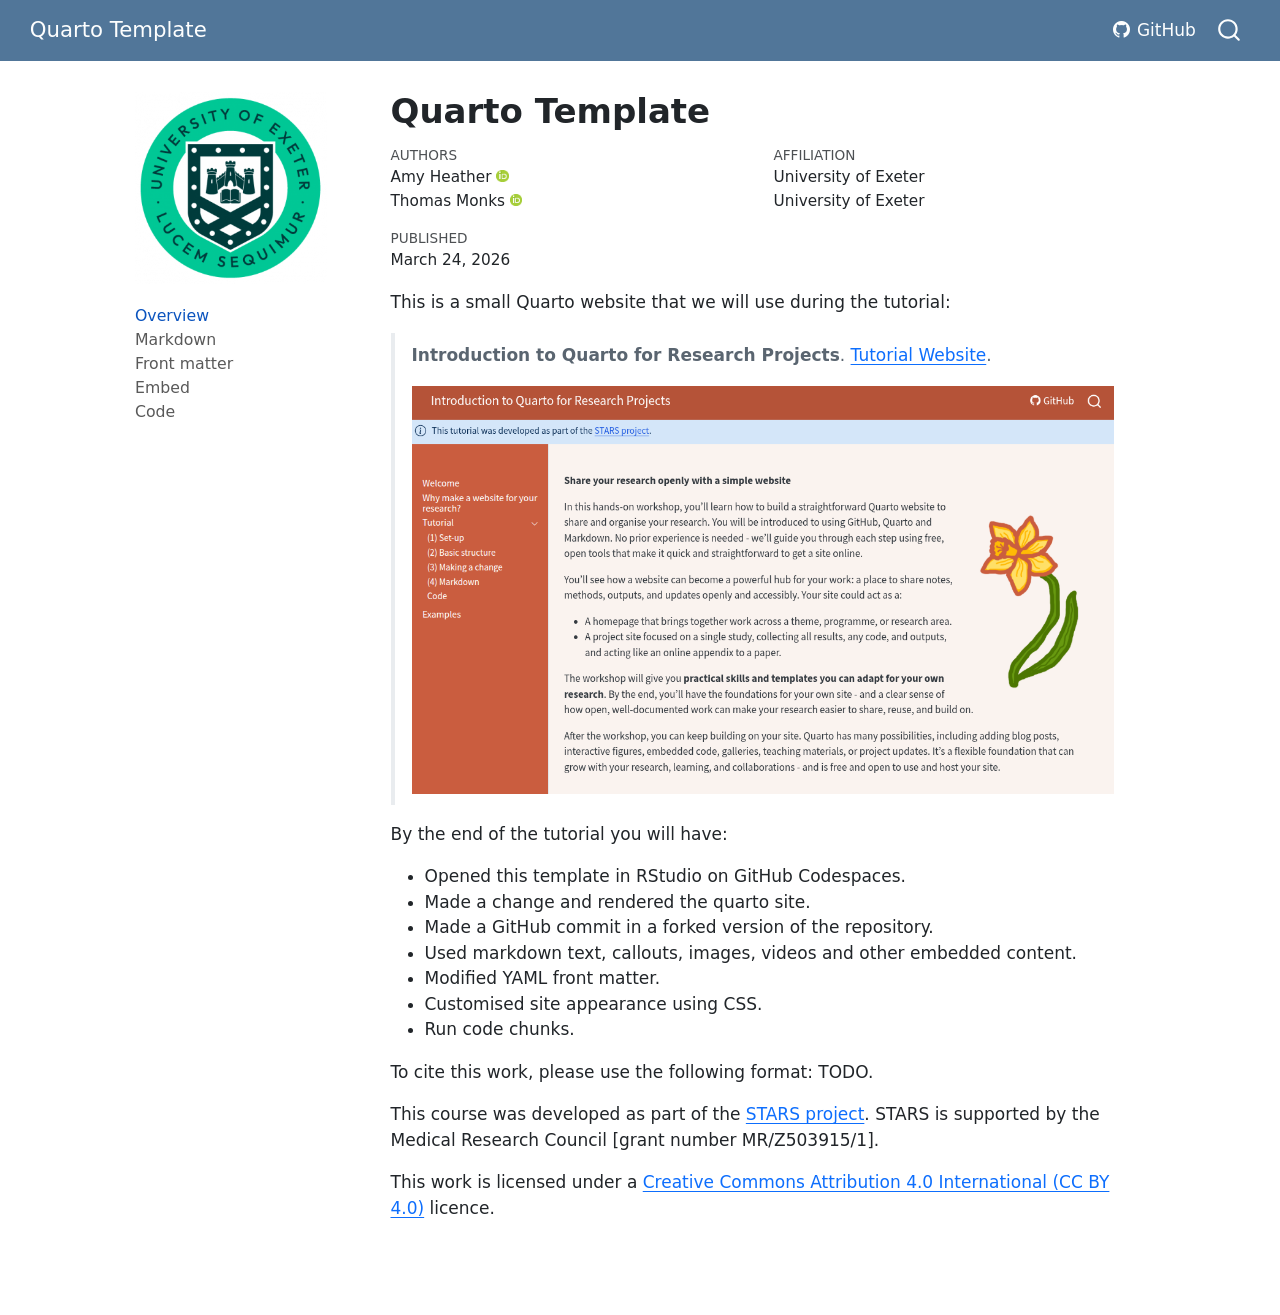
==== commit a3547322: "Built site for gh-pages" ====
--- a/index.html
+++ b/index.html
@@ -36,7 +36,6 @@
 <script src="site_libs/quarto-search/fuse.min.js"></script>
 <script src="site_libs/quarto-search/quarto-search.js"></script>
 <meta name="quarto:offset" content="./">
-<link href="./pages/markdown.html" rel="next">
 <link href="./images/exeter.png" rel="icon" type="image/png">
 <script src="site_libs/quarto-html/quarto.js" type="module"></script>
 <script src="site_libs/quarto-html/tabsets/tabsets.js" type="module"></script>
@@ -47,7 +46,7 @@
 <link href="site_libs/quarto-html/quarto-syntax-highlighting-845c23b38eaddc0f92fda52bfe77a8c8.css" rel="stylesheet" id="quarto-text-highlighting-styles">
 <script src="site_libs/bootstrap/bootstrap.min.js"></script>
 <link href="site_libs/bootstrap/bootstrap-icons.css" rel="stylesheet">
-<link href="site_libs/bootstrap/bootstrap-3c4fc093ee6b90054feb0b31837f97c0.min.css" rel="stylesheet" append-hash="true" id="quarto-bootstrap" data-mode="light">
+<link href="site_libs/bootstrap/bootstrap-12acf3a2dea5fb6071b1261511aaf884.min.css" rel="stylesheet" append-hash="true" id="quarto-bootstrap" data-mode="light">
 <script id="quarto-search-options" type="application/json">{
   "location": "navbar",
   "copy-button": false,
@@ -112,7 +111,7 @@
       <button type="button" class="quarto-btn-toggle btn" data-bs-toggle="collapse" role="button" data-bs-target=".quarto-sidebar-collapse-item" aria-controls="quarto-sidebar" aria-expanded="false" aria-label="Toggle sidebar navigation" onclick="if (window.quartoToggleHeadroom) { window.quartoToggleHeadroom(); }">
         <i class="bi bi-layout-text-sidebar-reverse"></i>
       </button>
-        <nav class="quarto-page-breadcrumbs" aria-label="breadcrumb"><ol class="breadcrumb"><li class="breadcrumb-item"><a href="./index.html"><span class="chapter-number">1</span>&nbsp; <span class="chapter-title">Overview</span></a></li></ol></nav>
+        <nav class="quarto-page-breadcrumbs" aria-label="breadcrumb"><ol class="breadcrumb"><li class="breadcrumb-item"><a href="./index.html">Overview</a></li></ol></nav>
         <a class="flex-grow-1" role="navigation" data-bs-toggle="collapse" data-bs-target=".quarto-sidebar-collapse-item" aria-controls="quarto-sidebar" aria-expanded="false" aria-label="Toggle sidebar navigation" onclick="if (window.quartoToggleHeadroom) { window.quartoToggleHeadroom(); }">      
         </a>
     </div>
@@ -122,7 +121,7 @@
 <div id="quarto-content" class="quarto-container page-columns page-rows-contents page-layout-article page-navbar">
 <!-- sidebar -->
   <nav id="quarto-sidebar" class="sidebar collapse collapse-horizontal quarto-sidebar-collapse-item sidebar-navigation floating overflow-auto">
-    <div class="pt-lg-2 mt-2 text-left sidebar-header sidebar-header-stacked">
+    <div class="pt-lg-2 mt-2 text-left sidebar-header">
       <a href="./index.html" class="sidebar-logo-link">
       <img src="./images/exeter.png" alt="" class="sidebar-logo light-content py-0 d-lg-inline d-none">
       <img src="./images/exeter.png" alt="" class="sidebar-logo dark-content py-0 d-lg-inline d-none">
@@ -133,31 +132,31 @@
         <li class="sidebar-item">
   <div class="sidebar-item-container"> 
   <a href="./index.html" class="sidebar-item-text sidebar-link active">
- <span class="menu-text"><span class="chapter-number">1</span>&nbsp; <span class="chapter-title">Overview</span></span></a>
+ <span class="menu-text">Overview</span></a>
   </div>
 </li>
         <li class="sidebar-item">
   <div class="sidebar-item-container"> 
   <a href="./pages/markdown.html" class="sidebar-item-text sidebar-link">
- <span class="menu-text"><span class="chapter-number">2</span>&nbsp; <span class="chapter-title">Markdown</span></span></a>
+ <span class="menu-text">Markdown</span></a>
   </div>
 </li>
         <li class="sidebar-item">
   <div class="sidebar-item-container"> 
   <a href="./pages/frontmatter.html" class="sidebar-item-text sidebar-link">
- <span class="menu-text"><span class="chapter-number">3</span>&nbsp; <span class="chapter-title">Front matter</span></span></a>
+ <span class="menu-text">Front matter</span></a>
   </div>
 </li>
         <li class="sidebar-item">
   <div class="sidebar-item-container"> 
   <a href="./pages/embed.html" class="sidebar-item-text sidebar-link">
- <span class="menu-text"><span class="chapter-number">4</span>&nbsp; <span class="chapter-title">Embed</span></span></a>
+ <span class="menu-text">Embed</span></a>
   </div>
 </li>
         <li class="sidebar-item">
   <div class="sidebar-item-container"> 
   <a href="./pages/code.html" class="sidebar-item-text sidebar-link">
- <span class="menu-text"><span class="chapter-number">5</span>&nbsp; <span class="chapter-title">Code</span></span></a>
+ <span class="menu-text">Code</span></a>
   </div>
 </li>
     </ul>
@@ -310,7 +309,7 @@
     }
       var localhostRegex = new RegExp(/^(?:http|https):\/\/localhost\:?[0-9]*\//);
       var mailtoRegex = new RegExp(/^mailto:/);
-        var filterRegex = new RegExp('/' + window.location.host + '/');
+        var filterRegex = new RegExp("https:\/\/pythonhealthdatascience\.github\.io\/quarto-template\/");
       var isInternal = (href) => {
           return filterRegex.test(href) || localhostRegex.test(href) || mailtoRegex.test(href);
       }
@@ -637,15 +636,6 @@
     }
   });
   </script>
-<nav class="page-navigation">
-  <div class="nav-page nav-page-previous">
-  </div>
-  <div class="nav-page nav-page-next">
-      <a href="./pages/markdown.html" class="pagination-link" aria-label="Markdown">
-        <span class="nav-page-text"><span class="chapter-number">2</span>&nbsp; <span class="chapter-title">Markdown</span></span> <i class="bi bi-arrow-right-short"></i>
-      </a>
-  </div>
-</nav>
 </div> <!-- /content -->
 
 
